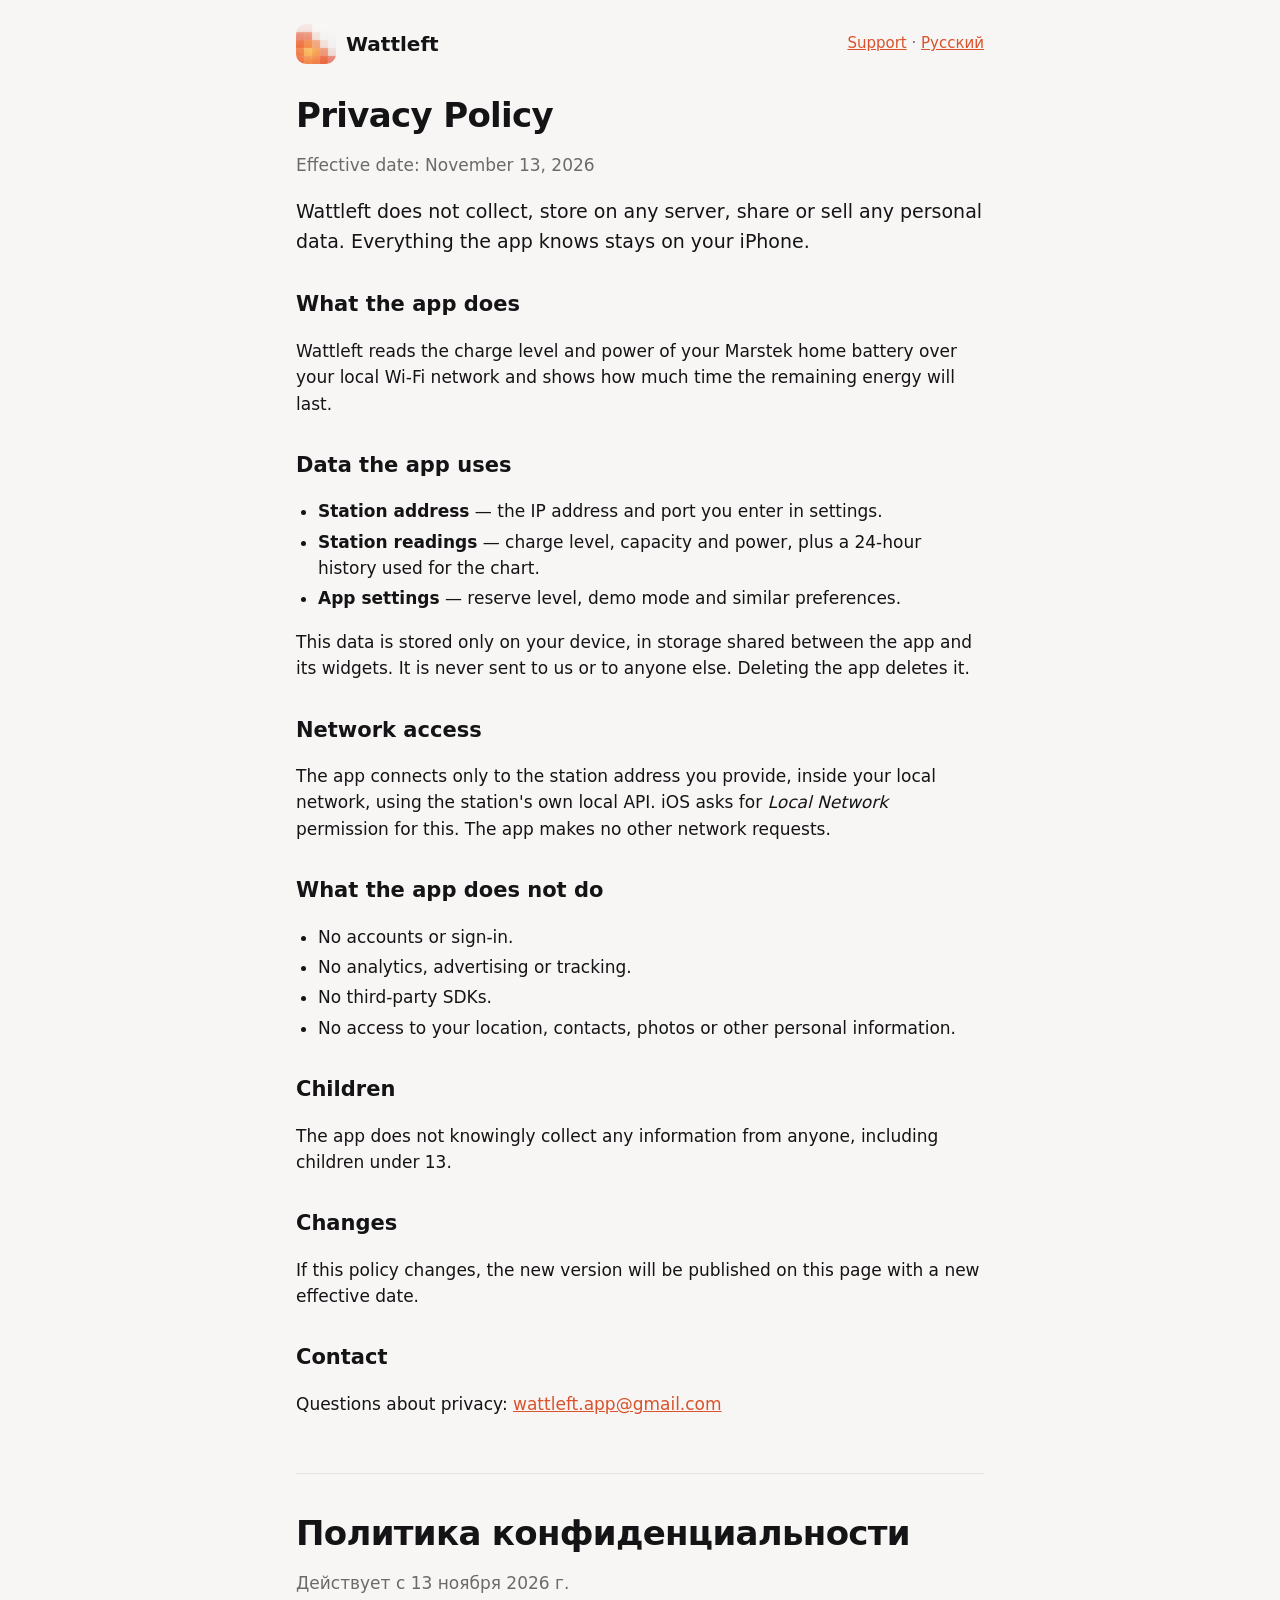
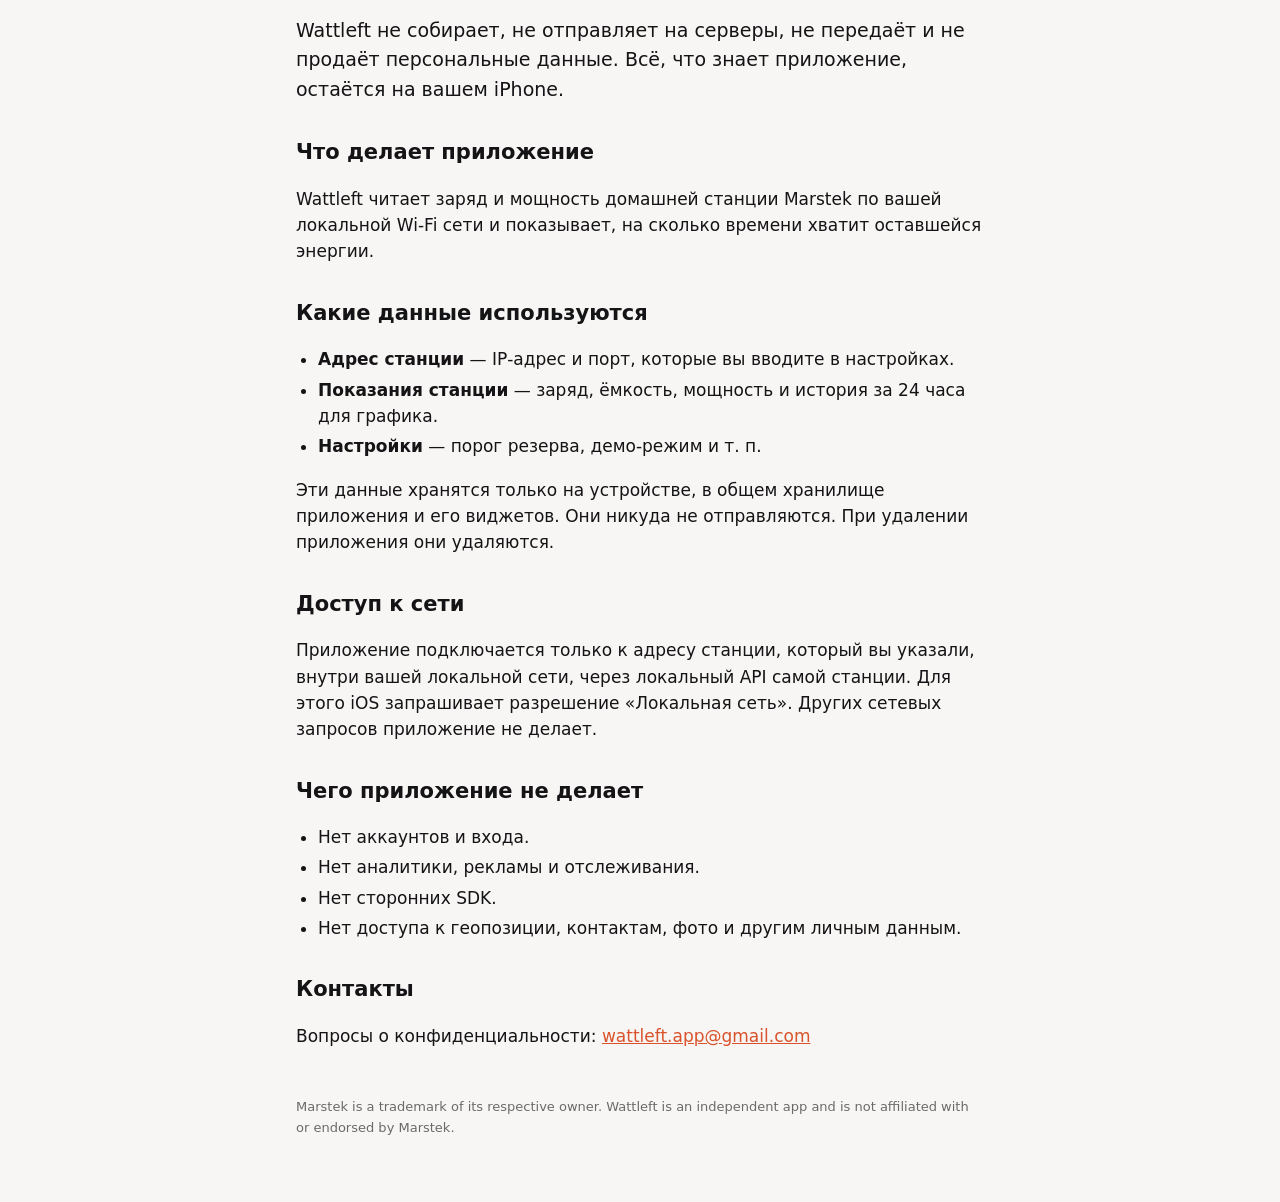
==== docs/privacy.html @ c145397a "Wattleft 1.0: iOS app and widgets for Marstek Venus battery - App: live charge, time-left estimate, " ====
<!doctype html>
<html lang="en">
<head>
<meta charset="utf-8">
<meta name="viewport" content="width=device-width, initial-scale=1">
<title>Wattleft — Privacy Policy</title>
<meta name="description" content="Wattleft privacy policy: the app collects no personal data.">
<link rel="icon" href="icon.png">
<link rel="stylesheet" href="style.css">
</head>
<body>
<main>
  <header>
    <a class="brand" href="./"><img src="icon.png" alt="" width="40" height="40"> Wattleft</a>
    <nav><a href="./">Support</a> · <a href="#ru">Русский</a></nav>
  </header>

  <h1>Privacy Policy</h1>
  <p class="muted">Effective date: November 13, 2026</p>

  <p class="lead">Wattleft does not collect, store on any server, share or sell any personal data. Everything the app knows stays on your iPhone.</p>

  <h2>What the app does</h2>
  <p>Wattleft reads the charge level and power of your Marstek home battery over your local Wi‑Fi network and shows how much time the remaining energy will last.</p>

  <h2>Data the app uses</h2>
  <ul>
    <li><strong>Station address</strong> — the IP address and port you enter in settings.</li>
    <li><strong>Station readings</strong> — charge level, capacity and power, plus a 24‑hour history used for the chart.</li>
    <li><strong>App settings</strong> — reserve level, demo mode and similar preferences.</li>
  </ul>
  <p>This data is stored only on your device, in storage shared between the app and its widgets. It is never sent to us or to anyone else. Deleting the app deletes it.</p>

  <h2>Network access</h2>
  <p>The app connects only to the station address you provide, inside your local network, using the station's own local API. iOS asks for <em>Local Network</em> permission for this. The app makes no other network requests.</p>

  <h2>What the app does not do</h2>
  <ul>
    <li>No accounts or sign‑in.</li>
    <li>No analytics, advertising or tracking.</li>
    <li>No third‑party SDKs.</li>
    <li>No access to your location, contacts, photos or other personal information.</li>
  </ul>

  <h2>Children</h2>
  <p>The app does not knowingly collect any information from anyone, including children under 13.</p>

  <h2>Changes</h2>
  <p>If this policy changes, the new version will be published on this page with a new effective date.</p>

  <h2>Contact</h2>
  <p>Questions about privacy: <a href="mailto:wattleft.app@gmail.com">wattleft.app@gmail.com</a></p>

  <hr id="ru">

  <h1>Политика конфиденциальности</h1>
  <p class="muted">Действует с 13 ноября 2026 г.</p>

  <p class="lead">Wattleft не собирает, не отправляет на серверы, не передаёт и не продаёт персональные данные. Всё, что знает приложение, остаётся на вашем iPhone.</p>

  <h2>Что делает приложение</h2>
  <p>Wattleft читает заряд и мощность домашней станции Marstek по вашей локальной Wi‑Fi сети и показывает, на сколько времени хватит оставшейся энергии.</p>

  <h2>Какие данные используются</h2>
  <ul>
    <li><strong>Адрес станции</strong> — IP‑адрес и порт, которые вы вводите в настройках.</li>
    <li><strong>Показания станции</strong> — заряд, ёмкость, мощность и история за 24 часа для графика.</li>
    <li><strong>Настройки</strong> — порог резерва, демо‑режим и т. п.</li>
  </ul>
  <p>Эти данные хранятся только на устройстве, в общем хранилище приложения и его виджетов. Они никуда не отправляются. При удалении приложения они удаляются.</p>

  <h2>Доступ к сети</h2>
  <p>Приложение подключается только к адресу станции, который вы указали, внутри вашей локальной сети, через локальный API самой станции. Для этого iOS запрашивает разрешение «Локальная сеть». Других сетевых запросов приложение не делает.</p>

  <h2>Чего приложение не делает</h2>
  <ul>
    <li>Нет аккаунтов и входа.</li>
    <li>Нет аналитики, рекламы и отслеживания.</li>
    <li>Нет сторонних SDK.</li>
    <li>Нет доступа к геопозиции, контактам, фото и другим личным данным.</li>
  </ul>

  <h2>Контакты</h2>
  <p>Вопросы о конфиденциальности: <a href="mailto:wattleft.app@gmail.com">wattleft.app@gmail.com</a></p>

  <footer class="muted">Marstek is a trademark of its respective owner. Wattleft is an independent app and is not affiliated with or endorsed by Marstek.</footer>
</main>
</body>
</html>
---- docs/style.css ----
:root {
  --bg: #f7f6f4;
  --card: #ffffff;
  --ink: #141416;
  --muted: #6b6a68;
  --line: rgba(0, 0, 0, 0.08);
  --accent: #d9522b;
}
@media (prefers-color-scheme: dark) {
  :root {
    --bg: #111113;
    --card: #1c1c1f;
    --ink: #f2f1ee;
    --muted: #a3a29e;
    --line: rgba(255, 255, 255, 0.10);
    --accent: #f08a4b;
  }
}
* { box-sizing: border-box; }
body {
  margin: 0;
  background: var(--bg);
  color: var(--ink);
  font: 17px/1.55 -apple-system, BlinkMacSystemFont, "SF Pro Text", "Segoe UI", system-ui, sans-serif;
  -webkit-text-size-adjust: 100%;
}
main { max-width: 720px; margin: 0 auto; padding: 24px 16px 64px; }
header { display: flex; align-items: center; justify-content: space-between; gap: 12px; margin-bottom: 32px; flex-wrap: wrap; }
.brand { display: flex; align-items: center; gap: 10px; font-weight: 700; font-size: 20px; color: var(--ink); text-decoration: none; }
.brand img { border-radius: 10px; }
nav { font-size: 15px; color: var(--muted); }
a { color: var(--accent); }
h1 { font-size: 34px; line-height: 1.15; margin: 0 0 8px; letter-spacing: -0.02em; }
h2 { font-size: 21px; margin: 32px 0 8px; }
h3 { font-size: 17px; margin: 20px 0 4px; }
.lead { font-size: 19px; }
.muted { color: var(--muted); }
.card { background: var(--card); border: 1px solid var(--line); border-radius: 16px; padding: 16px 18px; margin: 24px 0; }
ul, ol { padding-left: 22px; }
li { margin: 4px 0; }
hr { border: 0; border-top: 1px solid var(--line); margin: 56px 0 40px; }
footer { margin-top: 48px; font-size: 13px; }
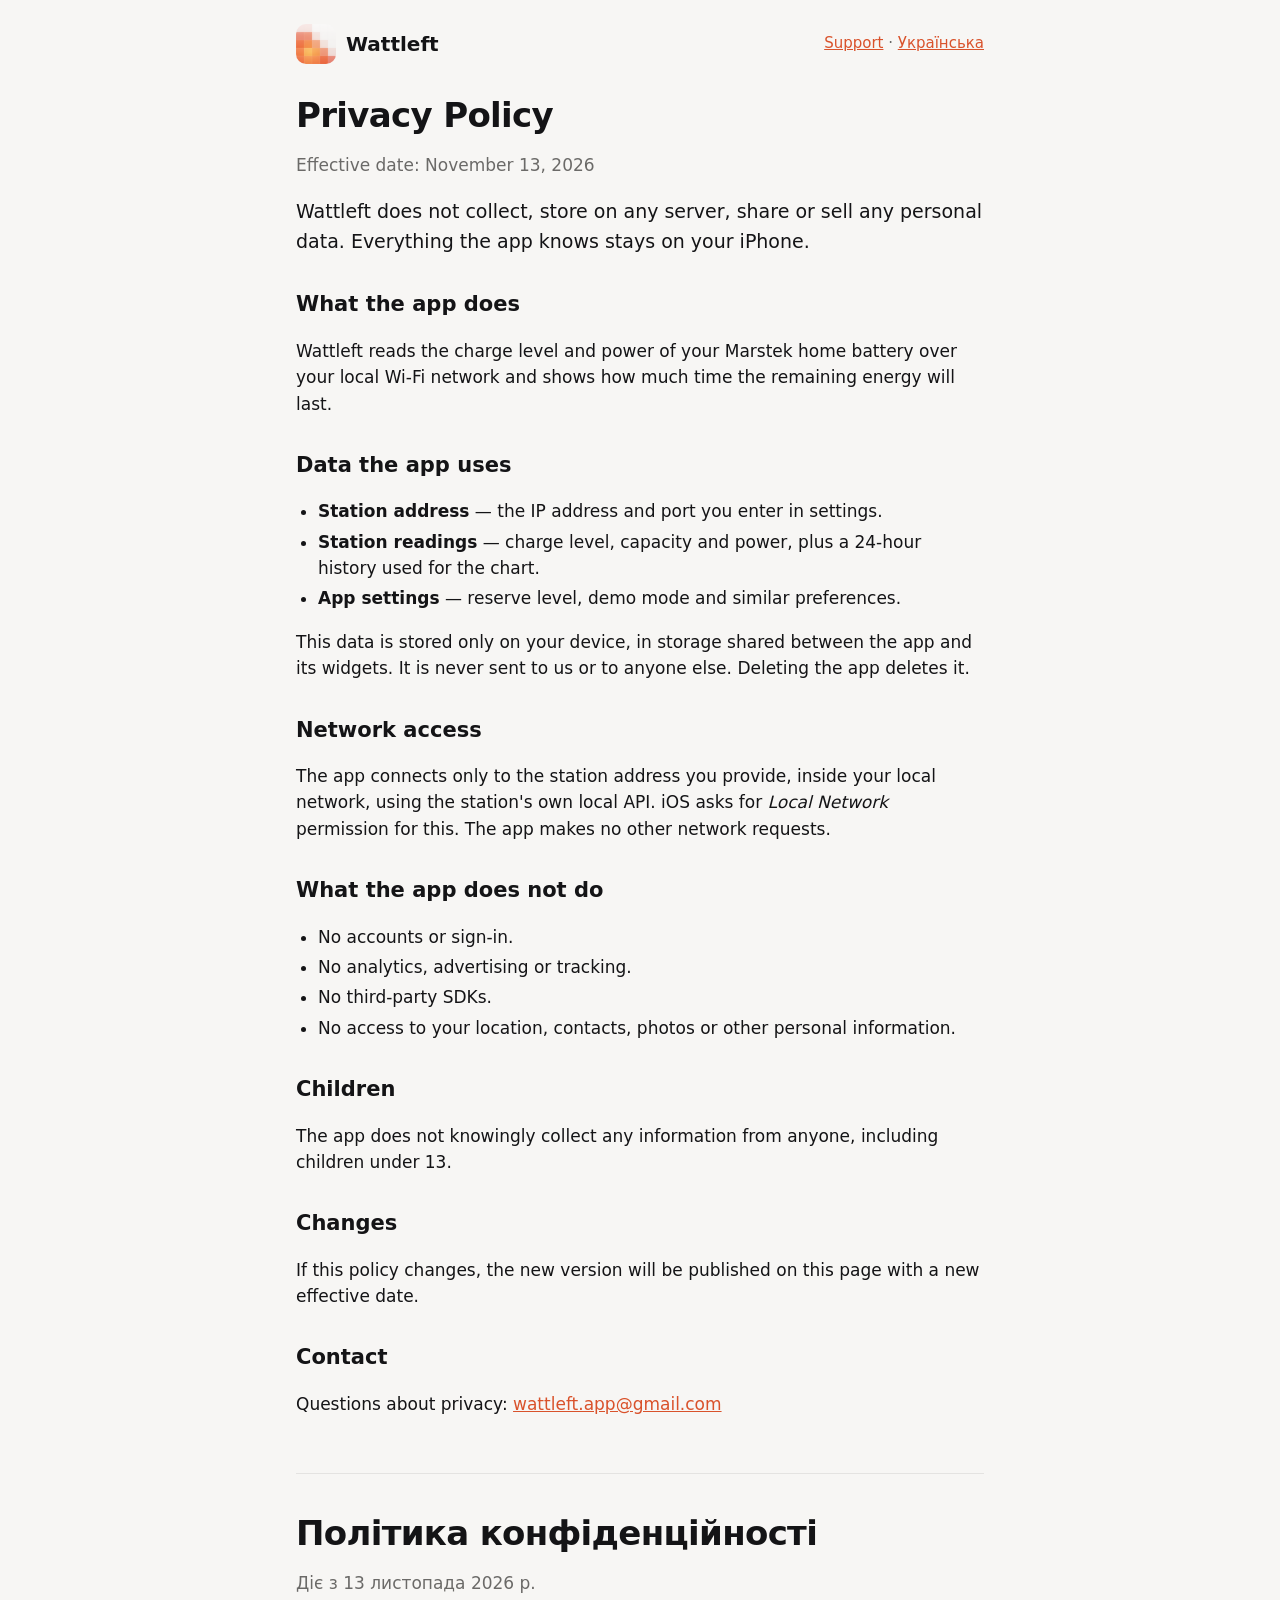
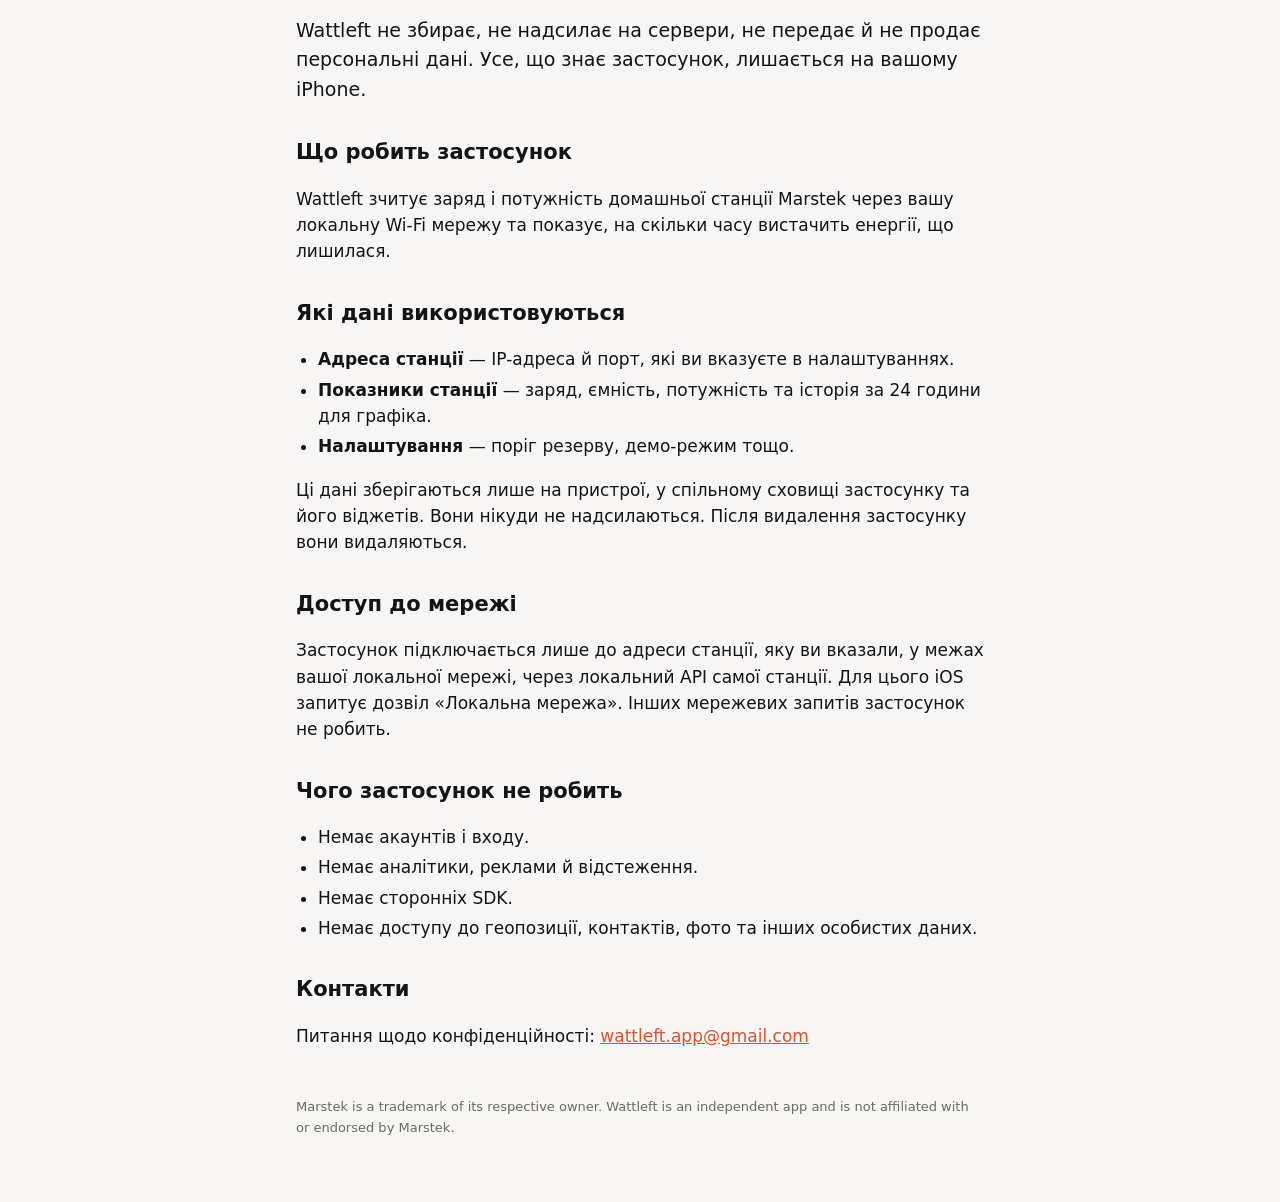
==== commit 008d21d4: "Localize to English and Ukrainian; add App Store listing and screenshots - English is now the base l" ====
--- a/docs/privacy.html
+++ b/docs/privacy.html
@@ -12,7 +12,7 @@
 <main>
   <header>
     <a class="brand" href="./"><img src="icon.png" alt="" width="40" height="40"> Wattleft</a>
-    <nav><a href="./">Support</a> · <a href="#ru">Русский</a></nav>
+    <nav><a href="./">Support</a> · <a href="#uk">Українська</a></nav>
   </header>
 
   <h1>Privacy Policy</h1>
@@ -51,37 +51,37 @@
   <h2>Contact</h2>
   <p>Questions about privacy: <a href="mailto:wattleft.app@gmail.com">wattleft.app@gmail.com</a></p>
 
-  <hr id="ru">
+  <hr id="uk">
 
-  <h1>Политика конфиденциальности</h1>
-  <p class="muted">Действует с 13 ноября 2026 г.</p>
+  <h1>Політика конфіденційності</h1>
+  <p class="muted">Діє з 13 листопада 2026 р.</p>
 
-  <p class="lead">Wattleft не собирает, не отправляет на серверы, не передаёт и не продаёт персональные данные. Всё, что знает приложение, остаётся на вашем iPhone.</p>
+  <p class="lead">Wattleft не збирає, не надсилає на сервери, не передає й не продає персональні дані. Усе, що знає застосунок, лишається на вашому iPhone.</p>
 
-  <h2>Что делает приложение</h2>
-  <p>Wattleft читает заряд и мощность домашней станции Marstek по вашей локальной Wi‑Fi сети и показывает, на сколько времени хватит оставшейся энергии.</p>
+  <h2>Що робить застосунок</h2>
+  <p>Wattleft зчитує заряд і потужність домашньої станції Marstek через вашу локальну Wi‑Fi мережу та показує, на скільки часу вистачить енергії, що лишилася.</p>
 
-  <h2>Какие данные используются</h2>
+  <h2>Які дані використовуються</h2>
   <ul>
-    <li><strong>Адрес станции</strong> — IP‑адрес и порт, которые вы вводите в настройках.</li>
-    <li><strong>Показания станции</strong> — заряд, ёмкость, мощность и история за 24 часа для графика.</li>
-    <li><strong>Настройки</strong> — порог резерва, демо‑режим и т. п.</li>
+    <li><strong>Адреса станції</strong> — IP-адреса й порт, які ви вказуєте в налаштуваннях.</li>
+    <li><strong>Показники станції</strong> — заряд, ємність, потужність та історія за 24 години для графіка.</li>
+    <li><strong>Налаштування</strong> — поріг резерву, демо-режим тощо.</li>
   </ul>
-  <p>Эти данные хранятся только на устройстве, в общем хранилище приложения и его виджетов. Они никуда не отправляются. При удалении приложения они удаляются.</p>
+  <p>Ці дані зберігаються лише на пристрої, у спільному сховищі застосунку та його віджетів. Вони нікуди не надсилаються. Після видалення застосунку вони видаляються.</p>
 
-  <h2>Доступ к сети</h2>
-  <p>Приложение подключается только к адресу станции, который вы указали, внутри вашей локальной сети, через локальный API самой станции. Для этого iOS запрашивает разрешение «Локальная сеть». Других сетевых запросов приложение не делает.</p>
+  <h2>Доступ до мережі</h2>
+  <p>Застосунок підключається лише до адреси станції, яку ви вказали, у межах вашої локальної мережі, через локальний API самої станції. Для цього iOS запитує дозвіл «Локальна мережа». Інших мережевих запитів застосунок не робить.</p>
 
-  <h2>Чего приложение не делает</h2>
+  <h2>Чого застосунок не робить</h2>
   <ul>
-    <li>Нет аккаунтов и входа.</li>
-    <li>Нет аналитики, рекламы и отслеживания.</li>
-    <li>Нет сторонних SDK.</li>
-    <li>Нет доступа к геопозиции, контактам, фото и другим личным данным.</li>
+    <li>Немає акаунтів і входу.</li>
+    <li>Немає аналітики, реклами й відстеження.</li>
+    <li>Немає сторонніх SDK.</li>
+    <li>Немає доступу до геопозиції, контактів, фото та інших особистих даних.</li>
   </ul>
 
-  <h2>Контакты</h2>
-  <p>Вопросы о конфиденциальности: <a href="mailto:wattleft.app@gmail.com">wattleft.app@gmail.com</a></p>
+  <h2>Контакти</h2>
+  <p>Питання щодо конфіденційності: <a href="mailto:wattleft.app@gmail.com">wattleft.app@gmail.com</a></p>
 
   <footer class="muted">Marstek is a trademark of its respective owner. Wattleft is an independent app and is not affiliated with or endorsed by Marstek.</footer>
 </main>
